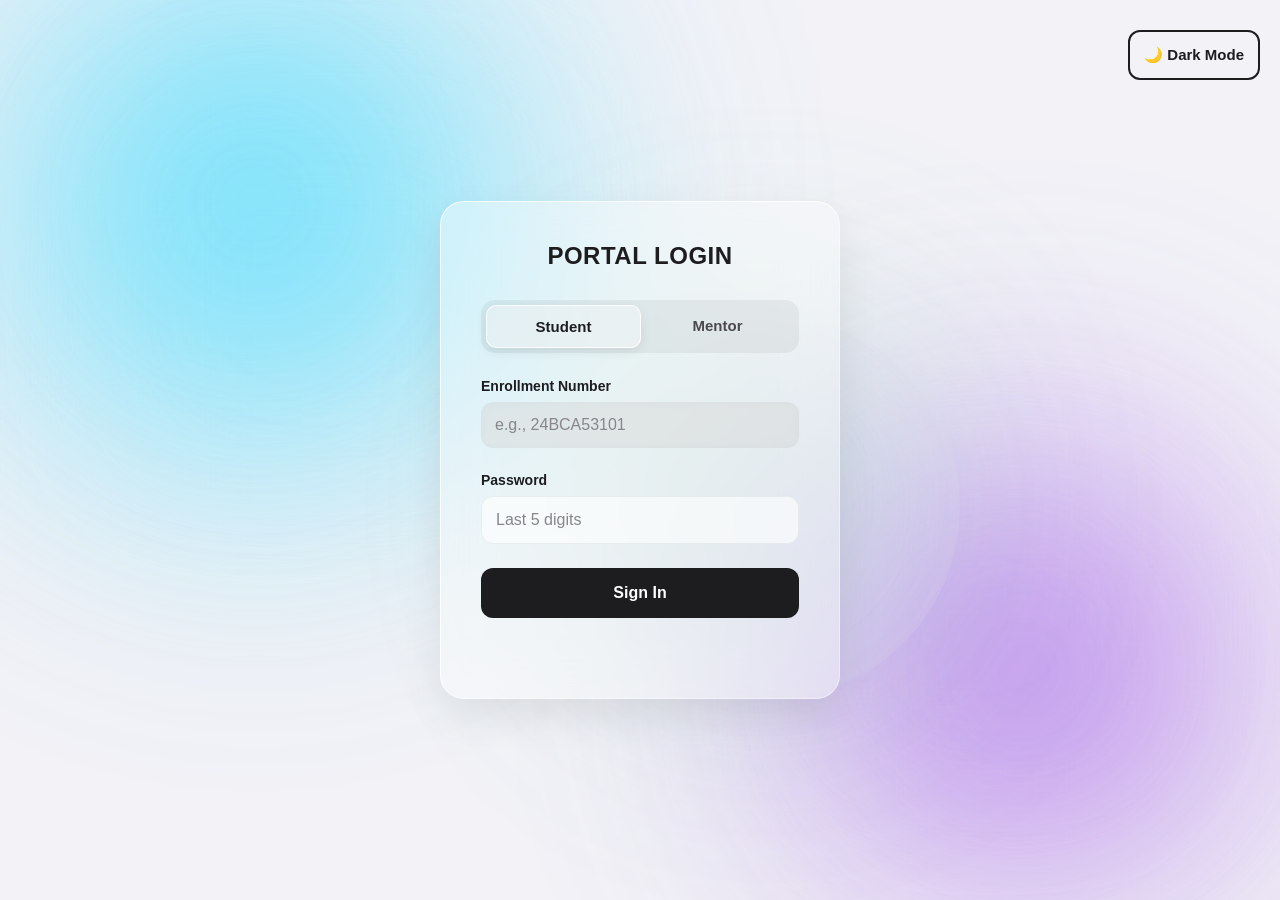
==== academic-submission.html @ 99c14fb7 "Rename index.html to academic-submission.html" ====
<!DOCTYPE html>
<html lang="en">
<head>
    <script>
    // Simple check: Has the user "logged in" during this session?
    if (!sessionStorage.getItem('isLoggedIn')) {
        window.location.href = 'login.html'; // Or whatever your login file is named
    }
</script>
    <meta charset="UTF-8">
    <meta name="viewport" content="width=device-width, initial-scale=1.0">
    <title>Submit Academic Records</title>
    <link rel="stylesheet" href="dashboard.css">
     <link rel="stylesheet" href="style.css">
</head>
<body class="dashboard-body" data-theme="light">

    <div class="orb orb-1"></div>
    <div class="orb orb-2"></div>
    <div class="orb orb-3"></div>

    <nav class="glass-nav">
        <h2>Academic Portal</h2>
        <div class="nav-controls">
            <button id="themeToggle" class="action-btn secondary theme-btn">🌙 Dark Mode</button>
            <button onclick="window.location.href='student-dashboard.html'" class="action-btn" style="background: transparent; border: 1px solid var(--primary); color: var(--primary);">
                ← Back to Dashboard
            </button>
        </div>
    </nav>

    <div class="container" style="margin-top: 40px; position: relative; z-index: 10;">
        
        <div class="hero" style="background: var(--card); backdrop-filter: blur(15px); border: 1px solid var(--border); box-shadow: 0 10px 30px rgba(0,0,0,0.1);">
            <div class="hero-content">
                <span class="hero-badge" style="background: var(--primary); color: white;">Academic Intelligence System</span>
                <h1 style="background: linear-gradient(135deg, var(--primary), var(--secondary)); -webkit-background-clip: text; -webkit-text-fill-color: transparent;">Submit Records</h1>
                <p style="color: var(--muted);">Enter your 6-semester progression data carefully.</p>
            </div>
        </div>

        <div class="dashboard">
            <section class="profile-card" style="background: var(--card); backdrop-filter: blur(15px); border: 1px solid var(--border);">
                <div class="section-header">
                    <h2 style="color: var(--text);">Student Information</h2>
                </div>
                <div class="profile-grid">
                    <div class="form-group">
                        <label style="color: var(--muted);">Student Name</label>
                        <input type="text" id="studentName" style="background: rgba(255,255,255,0.05); color: var(--text); border: 1px solid var(--border);">
                    </div>
                    <div class="form-group">
                        <label style="color: var(--muted);">Enrollment No.</label>
                        <div class="enroll-box" style="background: rgba(255,255,255,0.05); border: 1px solid var(--border);">
                            <span class="prefix" style="color: var(--primary);">24BCA</span>
                            <input type="text" id="rollNumber" maxlength="5" placeholder="Last 5 digits" style="color: var(--text);">
                        </div>
                    </div>
                    <div class="form-group">
                        <label style="color: var(--muted);">Student Mobile</label>
                        <input type="tel" id="studentMobile" style="background: rgba(255,255,255,0.05); color: var(--text); border: 1px solid var(--border);">
                    </div>
                    <div class="form-group">
                        <label style="color: var(--muted);">Parent Mobile</label>
                        <input type="tel" id="parentMobile" style="background: rgba(255,255,255,0.05); color: var(--text); border: 1px solid var(--border);">
                    </div>
                </div>
            </section>

            <div class="semester-grid">
                
                <section class="semester-card" style="background: var(--card); backdrop-filter: blur(15px); border: 1px solid var(--border);">
                    <h2 style="color: var(--text);">Semester 1</h2>
                    <div class="form-group">
                        <label style="color: var(--muted);">Result Status</label>
                        <select class="result-status" data-semester="1" style="background: rgba(255,255,255,0.05); color: var(--text); border: 1px solid var(--border);">
                            <option value="" style="color: black;">Select Status</option>
                            <option value="pass" style="color: black;">Passed</option>
                            <option value="atkt" style="color: black;">ATKT</option>
                        </select>
                    </div>
                    <div id="semester1Container"></div>
                </section>

                <section class="semester-card" style="background: var(--card); backdrop-filter: blur(15px); border: 1px solid var(--border);">
                    <h2 style="color: var(--text);">Semester 2</h2>
                    <div class="form-group">
                        <label style="color: var(--muted);">Result Status</label>
                        <select class="result-status" data-semester="2" style="background: rgba(255,255,255,0.05); color: var(--text); border: 1px solid var(--border);">
                            <option value="" style="color: black;">Select Status</option>
                            <option value="pass" style="color: black;">Passed</option>
                            <option value="atkt" style="color: black;">ATKT</option>
                        </select>
                    </div>
                    <div id="semester2Container"></div>
                </section>

                <section class="semester-card" style="background: var(--card); backdrop-filter: blur(15px); border: 1px solid var(--border);">
                    <h2 style="color: var(--text);">Semester 3</h2>
                    <div class="form-group">
                        <label style="color: var(--muted);">Result Status</label>
                        <select class="result-status" data-semester="3" style="background: rgba(255,255,255,0.05); color: var(--text); border: 1px solid var(--border);">
                            <option value="" style="color: black;">Select Status</option>
                            <option value="pass" style="color: black;">Passed</option>
                            <option value="atkt" style="color: black;">ATKT</option>
                        </select>
                    </div>
                    <div id="semester3Container"></div>
                </section>

                <section class="semester-card" style="background: var(--card); backdrop-filter: blur(15px); border: 1px solid var(--border);">
                    <h2 style="color: var(--text);">Semester 4</h2>
                    <div class="form-group">
                        <label style="color: var(--muted);">Result Status</label>
                        <select class="result-status" data-semester="4" style="background: rgba(255,255,255,0.05); color: var(--text); border: 1px solid var(--border);">
                            <option value="" style="color: black;">Select Status</option>
                            <option value="pass" style="color: black;">Passed</option>
                            <option value="atkt" style="color: black;">ATKT</option>
                        </select>
                    </div>
                    <div id="semester4Container"></div>
                </section>

                <section class="semester-card" style="background: var(--card); backdrop-filter: blur(15px); border: 1px solid var(--border);">
                    <h2 style="color: var(--text);">Semester 5</h2>
                    <div class="form-group">
                        <label style="color: var(--muted);">Result Status</label>
                        <select class="result-status" data-semester="5" style="background: rgba(255,255,255,0.05); color: var(--text); border: 1px solid var(--border);">
                            <option value="" style="color: black;">Select Status</option>
                            <option value="pass" style="color: black;">Passed</option>
                            <option value="atkt" style="color: black;">ATKT</option>
                        </select>
                    </div>
                    <div id="semester5Container"></div>
                </section>

                <section class="semester-card" style="background: var(--card); backdrop-filter: blur(15px); border: 1px solid var(--border);">
                    <h2 style="color: var(--text);">Semester 6</h2>
                    <div class="form-group">
                        <label style="color: var(--muted);">Result Status</label>
                        <select class="result-status" data-semester="6" style="background: rgba(255,255,255,0.05); color: var(--text); border: 1px solid var(--border);">
                            <option value="" style="color: black;">Select Status</option>
                            <option value="pass" style="color: black;">Passed</option>
                            <option value="atkt" style="color: black;">ATKT</option>
                        </select>
                    </div>
                    <div id="semester6Container"></div>
                </section>

            </div>

            <div class="submit-section" style="margin-top: 30px;">
                <button id="submitBtn" class="action-btn" style="width: 100%; padding: 15px; font-size: 18px;">Submit Academic Record</button>
            </div>
        </div>
    </div>

    <script src="script.js"></script>

    <script>
        const themeBtn = document.getElementById('themeToggle');
        const body = document.body;

        // Pull the exact theme the user selected on the dashboard
        const currentTheme = localStorage.getItem('theme') || 'light';
        body.setAttribute('data-theme', currentTheme);
        themeBtn.innerHTML = currentTheme === 'light' ? '🌙 Dark Mode' : '☀️ Light Mode';

        // Allow toggling from this page too
        themeBtn.addEventListener('click', () => {
            const newTheme = body.getAttribute('data-theme') === 'light' ? 'dark' : 'light';
            body.setAttribute('data-theme', newTheme);
            localStorage.setItem('theme', newTheme);
            themeBtn.innerHTML = newTheme === 'light' ? '🌙 Dark Mode' : '☀️ Light Mode';
        });
    </script>
</body>
</html>
---- dashboard.css ----
/* Base Reset & Variables for Dark/Light Mode */
* {
    box-sizing: border-box;
    font-family: -apple-system, BlinkMacSystemFont, "Segoe UI", Roboto, Helvetica, Arial, sans-serif;
}

/* Light Mode Variables (Default) */
:root {
    --bg-color: #f2f2f7;
    --text-main: #1d1d1f;
    --text-muted: #4a4a4e;
    --glass-bg: rgba(255, 255, 255, 0.4);
    --glass-border: rgba(255, 255, 255, 0.8);
    --glass-shadow: rgba(0, 0, 0, 0.08);
    --ring-track: rgba(0, 0, 0, 0.05);
    --btn-bg: #1d1d1f;
    --btn-text: #ffffff;
}

/* Dark Mode Variables */
[data-theme="dark"] {
    --bg-color: #0d0d12;
    --text-main: #ffffff;
    --text-muted: rgba(255, 255, 255, 0.7);
    --glass-bg: rgba(255, 255, 255, 0.05);
    --glass-border: rgba(255, 255, 255, 0.15);
    --glass-shadow: rgba(0, 0, 0, 0.3);
    --ring-track: rgba(255, 255, 255, 0.1);
    --btn-bg: rgba(255, 255, 255, 0.9);
    --btn-text: #0d0d12;
}

body {
    background-color: var(--bg-color); 
    color: var(--text-main);
    display: flex;
    justify-content: center;
    align-items: center;
    height: 100vh;
    margin: 0;
    overflow: hidden; 
    transition: background-color 0.5s ease, color 0.5s ease; /* Smooth transition when toggling */
}

/* =========================================
   LIQUID MIRROR BUBBLES
   ========================================= */
.orb {
    position: fixed;
    border-radius: 50%;
    z-index: -1;
    /* This creates the liquid 3D glass effect */
    box-shadow: inset 0 0 60px rgba(255, 255, 255, 0.4), 0 20px 50px rgba(0, 0, 0, 0.1);
    backdrop-filter: blur(8px);
    -webkit-backdrop-filter: blur(8px);
    animation: float 20s infinite alternate ease-in-out;
}

.orb-1 {
    width: 45vw; height: 45vw;
    top: -15%; left: -10%;
    background: radial-gradient(circle at 30% 30%, rgba(0, 210, 255, 0.5), rgba(138, 43, 226, 0.1));
}

.orb-2 {
    width: 40vw; height: 40vw;
    bottom: -10%; right: -10%;
    background: radial-gradient(circle at 30% 30%, rgba(255, 42, 133, 0.4), rgba(255, 140, 0, 0.1));
    animation-delay: -5s;
}

.orb-3 {
    width: 30vw; height: 30vw;
    top: 35%; left: 45%;
    background: radial-gradient(circle at 30% 30%, rgba(52, 199, 89, 0.3), rgba(0, 210, 255, 0.1));
    animation-delay: -10s;
}

@keyframes float {
    0% { transform: translate(0, 0) scale(1) rotate(0deg); }
    50% { transform: translate(40px, -40px) scale(1.05) rotate(15deg); }
    100% { transform: translate(-20px, 30px) scale(0.95) rotate(-10deg); }
}

/* =========================================
   MIRRORY GLASS HEADER
   ========================================= */
.glass-nav {
    display: flex;
    justify-content: space-between;
    align-items: center;
    padding: 20px 40px;
    background: var(--card);
    backdrop-filter: blur(25px);
    -webkit-backdrop-filter: blur(25px);
    border-bottom: 1px solid var(--border);
    box-shadow: 0 10px 30px rgba(0, 0, 0, 0.05);
}

.glass-nav h2 {
    /* Gradient text that adapts to the theme */
    background: linear-gradient(135deg, var(--primary), var(--secondary));
    -webkit-background-clip: text;
    -webkit-text-fill-color: transparent;
    font-size: 28px;
    font-weight: 900;
    letter-spacing: 1px;
    text-shadow: 0px 4px 15px rgba(0,0,0,0.05);
}

/* Enhances the header text brightness specifically in Dark Mode */
[data-theme="dark"] .glass-nav h2 {
    background: linear-gradient(135deg, #00d2ff, #e0aaff);
    -webkit-background-clip: text;
    -webkit-text-fill-color: transparent;
}
/* Animation keyframes */
@keyframes float {
    0% { transform: translate(0, 0) scale(1); }
    33% { transform: translate(120px, 180px) scale(1.1); }
    66% { transform: translate(-80px, 120px) scale(0.95); }
    100% { transform: translate(180px, -80px) scale(1.15); }
}

/* --- LIQUID GLASS LOGIN CARD (LIGHT MODE) --- */
.login-card {
    background: rgba(255, 255, 255, 0.4);
    backdrop-filter: blur(25px);
    -webkit-backdrop-filter: blur(25px); 
    
    border: 1px solid rgba(255, 255, 255, 0.8);
    border-bottom: 1px solid rgba(255, 255, 255, 0.4);
    border-right: 1px solid rgba(255, 255, 255, 0.4);
    box-shadow: 0 16px 40px 0 rgba(0, 0, 0, 0.08);
    
    padding: 40px;
    border-radius: 24px;
    width: 100%;
    max-width: 400px;
    z-index: 10; 
}

.login-card h2 {
    text-align: center;
    margin-top: 0;
    margin-bottom: 30px;
    font-weight: 600;
    letter-spacing: 0.5px;
}

/* Form Inputs */
.input-group {
    margin-bottom: 24px;
}

.input-group label {
    display: block;
    margin-bottom: 8px;
    color: #4a4a4e;
    font-size: 14px;
    font-weight: 600;
}

.input-group input {
    width: 100%;
    padding: 14px;
    background: rgba(255, 255, 255, 0.6);
    border: 1px solid rgba(0, 0, 0, 0.05);
    border-radius: 12px;
    font-size: 16px;
    color: #1d1d1f;
    transition: all 0.3s ease;
}

.input-group input::placeholder {
    color: #86868b;
}

.input-group input:focus {
    background: rgba(255, 255, 255, 0.9);
    border-color: rgba(0, 122, 255, 0.4); 
    outline: none;
    box-shadow: 0 0 0 4px rgba(0, 122, 255, 0.1);
}

/* Submit Button */
button {
    width: 100%;
    padding: 16px;
    background: #1d1d1f; 
    color: #ffffff;
    border: none;
    border-radius: 12px;
    font-size: 16px;
    font-weight: 600;
    cursor: pointer;
    transition: all 0.3s ease;
}

button:hover {
    background: #000000;
    transform: translateY(-2px);
    box-shadow: 0 6px 16px rgba(0, 0, 0, 0.2);
}

/* Status Message */
#status-message {
    text-align: center;
    margin-top: 20px;
    font-size: 14px;
    min-height: 20px;
    font-weight: 600;
}

.error { color: #ff3b30; } 
.success { color: #34c759; }

/* =========================================
   DASHBOARD STYLES (Upgraded Liquid Glass)
   ========================================= */

.dashboard-body {
    display: block; 
    overflow-y: auto;
    padding: 20px;
    height: 100%;
}

.nav-controls {
    display: flex;
    gap: 15px;
    align-items: center;
}

.theme-btn {
    padding: 6px 12px;
    font-size: 14px;
    cursor: pointer;
}

/* Upgraded Glass Cards */
.glass-nav, .glass-card {
    background: var(--glass-bg);
    backdrop-filter: blur(25px);
    -webkit-backdrop-filter: blur(25px);
    border: 1px solid var(--glass-border);
    box-shadow: 0 10px 30px 0 var(--glass-shadow);
    transition: all 0.5s ease; /* Smooth theme transition */
}

.glass-nav {
    border-radius: 16px;
    padding: 15px 30px;
    display: flex;
    justify-content: space-between;
    align-items: center;
    margin-bottom: 30px;
}

.glass-nav h2 {
    margin: 0;
    font-size: 20px;
}

.logout-btn {
    width: auto;
    padding: 8px 20px;
    font-size: 14px;
    background: transparent;
    color: #ff3b30;
    border: 1px solid #ff3b30;
}

.logout-btn:hover {
    background: #ff3b30;
    color: white;
}

.dashboard-container {
    max-width: 1000px;
    margin: 0 auto;
}

.glass-card {
    border-radius: 20px;
    padding: 25px;
    margin-bottom: 25px;
}

.glass-card h3 {
    margin-top: 0;
    margin-bottom: 20px;
    border-bottom: 1px solid var(--ring-track);
    padding-bottom: 10px;
}

/* Liquid SVG Progress Rings */
.rings-section {
    text-align: center;
}

.rings-container {
    display: flex;
    justify-content: space-around;
    flex-wrap: wrap;
    gap: 20px;
    padding-top: 10px;
}

.ring-wrapper {
    position: relative;
    width: 160px;
    display: flex;
    flex-direction: column;
    align-items: center;
    transition: transform 0.3s ease; /* Fun hover effect */
}

.ring-wrapper:hover {
    transform: translateY(-5px) scale(1.05);
}

.progress-ring {
    transform: rotate(-90deg); 
    /* This drop-shadow creates the 3D Liquid Glow effect */
    filter: drop-shadow(0px 0px 8px rgba(0,0,0,0.2));
}

.progress-ring circle {
    fill: transparent;
    stroke-width: 14; /* Thicker for a more liquid feel */
    stroke-linecap: round; 
}

.ring-bg {
    stroke: var(--ring-track);
    transition: stroke 0.5s ease;
}

.ring-progress {
    /* Larger circumference for r=60 is ~377 */
    stroke-dasharray: 377; 
    stroke-dashoffset: 377;
    /* Springy, satisfying animation curve */
    transition: stroke-dashoffset 1.5s cubic-bezier(0.4, 0, 0.2, 1); 
}

/* Vibrant Glow Colors */
.ring-green { stroke: #34c759; filter: drop-shadow(0 0 10px rgba(52, 199, 89, 0.4)); }
.ring-blue { stroke: #0a84ff; filter: drop-shadow(0 0 10px rgba(10, 132, 255, 0.4)); }
.ring-pink { stroke: #ff2d55; filter: drop-shadow(0 0 10px rgba(255, 45, 85, 0.4)); }

.ring-text {
    position: absolute;
    top: 60px; 
    left: 50%;
    transform: translateX(-50%);
    font-size: 24px;
    font-weight: bold;
    color: var(--text-main);
    transition: color 0.5s ease;
}

.ring-label {
    margin-top: 15px;
    font-size: 15px;
    font-weight: 600;
    color: var(--text-muted);
}

/* Lower Grid Layout Updates */
.dashboard-grid {
    display: grid;
    grid-template-columns: 2fr 1fr;
    gap: 25px;
}

@media (max-width: 768px) {
    .dashboard-grid {
        grid-template-columns: 1fr; 
    }
}

.announcement-list {
    list-style: none;
    padding: 0;
    margin: 0;
}

.announcement-list li {
    padding: 12px 0;
    border-bottom: 1px solid var(--ring-track);
}

.announcement-list a {
    text-decoration: none;
    color: #0a84ff;
    font-weight: 500;
}

.announcement-list a:hover {
    text-decoration: underline;
}

.actions-column {
    display: flex;
    flex-direction: column;
    gap: 25px;
}

.action-btn {
    width: 100%;
    padding: 14px;
    margin-top: 10px;
    background: var(--btn-bg);
    color: var(--btn-text);
    border: none;
    border-radius: 12px;
    font-size: 15px;
    font-weight: 600;
    cursor: pointer;
    transition: all 0.3s ease;
}

.action-btn:hover {
    transform: translateY(-2px);
    box-shadow: 0 6px 16px rgba(0, 0, 0, 0.2);
}

.action-btn.secondary {
    background: transparent;
    color: var(--text-main);
    border: 2px solid var(--text-main);
}

.action-btn.secondary:hover {
    background: var(--ring-track);
    box-shadow: none;
}

.status-badge {
    font-weight: bold;
    color: var(--text-muted);
}

/* --- LOGIN TABS (Segmented Control) --- */
.login-tabs {
    display: flex;
    background: var(--ring-track); /* Uses the translucent variable from our themes */
    border-radius: 14px;
    padding: 5px;
    margin-bottom: 25px;
}

.login-tab {
    flex: 1;
    text-align: center;
    padding: 12px;
    border-radius: 10px;
    cursor: pointer;
    font-size: 15px;
    font-weight: 600;
    color: var(--text-muted);
    transition: all 0.3s cubic-bezier(0.4, 0, 0.2, 1);
}

.login-tab:hover {
    color: var(--text-main);
}

.login-tab.active {
    background: var(--glass-bg);
    color: var(--text-main);
    box-shadow: 0 4px 12px var(--glass-shadow);
    border: 1px solid var(--glass-border);
}

/* =========================================
   8. MODAL (POP-UP) STYLES
   ========================================= */
.modal-overlay {
    position: fixed;
    top: 0;
    left: 0;
    width: 100%;
    height: 100%;
    background: rgba(0, 0, 0, 0.6);
    backdrop-filter: blur(15px);
    -webkit-backdrop-filter: blur(15px);
    z-index: 1000;
    display: flex;
    justify-content: center;
    align-items: center;
    
    /* Hidden by default with smooth fade */
    opacity: 0;
    visibility: hidden;
    transition: all 0.4s ease;
}

/* When the .active class is added via JS, it appears */
.modal-overlay.active {
    opacity: 1;
    visibility: visible;
}

.modal-content {
    width: 95%;
    max-width: 1200px;
    position: relative;
    
    /* Starts slightly lower and smaller for the slide-up effect */
    transform: translateY(50px) scale(0.95);
    transition: all 0.5s cubic-bezier(0.175, 0.885, 0.32, 1.275);
}

.modal-overlay.active .modal-content {
    transform: translateY(0) scale(1);
}

.modal-scroll-area {
    max-height: 85vh; /* Prevents the modal from being taller than the screen */
    overflow-y: auto; /* Adds a scrollbar inside the modal */
    padding: 20px 0;
    border-radius: 30px;
    /* Custom scrollbar hiding for cleaner look */
    scrollbar-width: thin;
    scrollbar-color: var(--primary) transparent;
}

/* Close Button Styling */
.close-btn {
    position: absolute;
    top: -15px;
    right: -15px;
    width: 45px;
    height: 45px;
    background: rgba(255, 255, 255, 0.1);
    backdrop-filter: blur(10px);
    border: 1px solid rgba(255, 255, 255, 0.2);
    border-radius: 50%;
    color: white;
    font-size: 28px;
    line-height: 1;
    cursor: pointer;
    z-index: 1100;
    transition: all 0.3s ease;
    box-shadow: 0 4px 15px rgba(0,0,0,0.3);
}

.close-btn:hover {
    background: var(--warning);
    transform: rotate(90deg); /* Fun spin effect */
}

/* =========================================
   MASTER COLOR ENFORCER (Fixes Light Mode)
   ========================================= */
/* 1. Force the main background and text to swap */
body.dashboard-body {
    background-color: var(--bg);
    color: var(--text);
    transition: background-color 0.4s ease, color 0.4s ease;
}

/* 2. Force headings and text to obey the theme */
h1, h2:not(.glass-nav h2), h3, .stat-number, .profile-card h2, .semester-card h2 {
    color: var(--text) !important;
}

p, label, .ring-label, .hero p {
    color: var(--muted) !important;
}

/* 3. Fix the Input Boxes so they are visible in both modes */
input[type="text"], 
input[type="number"], 
input[type="tel"], 
select, 
.enroll-box {
    /* Uses a smart translucent grey that looks good on both light and dark backgrounds */
    background-color: rgba(128, 128, 128, 0.15) !important; 
    color: var(--text) !important;
    border: 1px solid var(--border) !important;
    backdrop-filter: blur(5px);
}

/* 4. Fix the Dropdown Options (so the list isn't invisible) */
select option {
    background-color: var(--bg);
    color: var(--text);
}

/* 5. Make sure the cards themselves keep their glass look */
.glass-card, .semester-card, .profile-card {
    background: var(--card) !important;
    border: 1px solid var(--border) !important;
}

/* =========================================
   ULTIMATE PREMIUM GLASS UPGRADE
   ========================================= */

/* Premium Glowing Emitters */
.orb {
    position: fixed;
    border-radius: 50%;
    filter: blur(120px); /* Massive blur for light-emitter effect */
    z-index: -1;
    opacity: 0.7;        /* Softened opacity */
    animation: float 20s infinite alternate ease-in-out;
}

.orb-1 {
    width: 60vw; height: 60vw;
    background: radial-gradient(circle, #00d2ff, transparent 70%);
    top: -20%; left: -10%;
}

.orb-2 {
    width: 50vw; height: 50vw;
    background: radial-gradient(circle, #8a2be2, transparent 70%);
    bottom: -10%; right: -5%;
}

/* 2. Push all the content above the bubbles */
.glass-nav, .dashboard-container, .container {
    position: relative;
    z-index: 10 !important; 
}

/* 3. Apply the Premium Glass effect to EVERY card on the page */
.glass-card, .semester-card, .profile-card, .hero {
    background: var(--card) !important;
    backdrop-filter: blur(25px) !important; /* The liquid glass blur */
    -webkit-backdrop-filter: blur(25px) !important;
    border: 1px solid var(--border) !important;
    box-shadow: 0 15px 35px rgba(0, 0, 0, 0.05) !important;
    border-radius: 24px !important;
    position: relative;
    overflow: hidden;
}

/* 4. Fix Light Mode Header Readability (Deep Navy & Ocean Blue) */
[data-theme="light"] .glass-nav h2 {
    background: linear-gradient(135deg, #1e3a8a, #0284c7) !important;
    -webkit-background-clip: text !important;
    -webkit-text-fill-color: transparent !important;
}

/* 5. Keep Dark Mode Header Bright (Cyan & Purple) */
[data-theme="dark"] .glass-nav h2 {
    background: linear-gradient(135deg, #00d2ff, #e0aaff) !important;
    -webkit-background-clip: text !important;
    -webkit-text-fill-color: transparent !important;
}
---- style.css ----
@import url('https://fonts.googleapis.com/css2?family=Manrope:wght@300;400;500;600;700;800;900&display=swap');

:root{

--primary:#00d2ff;
--secondary:#8a2be2;

--success:#22c55e;
--danger:#ef4444;

--glass:
rgba(255,255,255,.08);

--glass-light:
rgba(255,255,255,.65);

--radius:28px;

}

*{
margin:0;
padding:0;
box-sizing:border-box;
font-family:'Manrope',sans-serif;
}

.container{

max-width:1500px;

margin:auto;

position:relative;

z-index:10;

}

/* HERO */

.hero{

position:relative;

overflow:hidden;

padding:70px;

border-radius:36px;

margin-bottom:40px;

animation:fadeUp .7s ease;

}

.hero::before{

content:"";

position:absolute;

width:350px;

height:350px;

border-radius:50%;

background:
radial-gradient(
rgba(0,210,255,.25),
transparent 70%
);

top:-120px;

right:-120px;

pointer-events:none;

}

.hero h1{

font-size:
clamp(3rem,7vw,5rem);

font-weight:900;

letter-spacing:-3px;

line-height:1;

margin-bottom:12px;

}

.hero p{

font-size:1.1rem;

max-width:650px;

opacity:.85;

}

.hero-badge{

display:inline-flex;

padding:10px 18px;

border-radius:999px;

margin-bottom:20px;

font-weight:700;

letter-spacing:.5px;

backdrop-filter:blur(15px);

}

/* PROFILE */

.profile-card{

position:relative;

overflow:hidden;

padding:35px;

border-radius:32px;

margin-bottom:40px;

transition:.4s;

animation:fadeUp .8s ease;

}

.profile-card:hover{

transform:
translateY(-5px);

}

.profile-grid{

display:grid;

grid-template-columns:
repeat(auto-fit,minmax(280px,1fr));

gap:24px;

}

.form-group{

display:flex;

flex-direction:column;

gap:10px;

}

.form-group label{

font-weight:700;

font-size:.9rem;

letter-spacing:.2px;

}

/* INPUTS */

input,
select{

height:60px;

padding:0 18px;

border-radius:18px;

border:1px solid rgba(255,255,255,.12);

background:
rgba(255,255,255,.08);

font-size:15px;

font-weight:600;

transition:.35s;

outline:none;

}

[data-theme="light"] input,
[data-theme="light"] select{

background:
rgba(255,255,255,.8);

color:#0f172a;

border:
1px solid rgba(15,23,42,.08);

}

[data-theme="dark"] input,
[data-theme="dark"] select{

color:#fff;

}

input:focus,
select:focus{

transform:
translateY(-2px);

border-color:var(--primary);

box-shadow:
0 0 0 5px rgba(0,210,255,.15);

}

/* ENROLLMENT */

.enroll-box{

display:flex;

align-items:center;

height:60px;

border-radius:18px;

overflow:hidden;

border:1px solid rgba(255,255,255,.12);

background:
rgba(255,255,255,.08);

}

.prefix{

height:100%;

display:flex;

align-items:center;

padding:0 20px;

font-weight:800;

color:var(--primary);

background:
rgba(255,255,255,.04);

border-right:
1px solid rgba(255,255,255,.1);

}

.enroll-box input{

border:none;

background:transparent;

height:100%;

}

/* SEMESTER GRID */

.semester-grid{

display:grid;

grid-template-columns:
repeat(
auto-fit,
minmax(350px,1fr)
);

gap:30px;

}

/* SEMESTER CARD */

.semester-card{

position:relative;

overflow:hidden;

padding:30px;

border-radius:30px;

transition:.45s;

animation:fadeUp 1s ease;

}

.semester-card::before{

content:"";

position:absolute;

top:-100px;

right:-100px;

width:240px;

height:240px;

border-radius:50%;

background:
radial-gradient(
rgba(0,210,255,.22),
transparent 70%
);

opacity:0;

transition:.4s;

}

.semester-card:hover{

transform:
translateY(-10px)
scale(1.02);

}

.semester-card:hover::before{

opacity:1;

}

.semester-card h2{

font-size:1.4rem;

font-weight:800;

margin-bottom:18px;

}

/* ATKT */

.atkt-card{

margin-top:20px;

padding:25px;

border-radius:22px;

background:
rgba(255,255,255,.05);

border:
1px solid rgba(255,255,255,.08);

backdrop-filter:blur(12px);

}

.atkt-card h3{

margin-bottom:18px;

font-size:1rem;

font-weight:800;

}

/* ADD ATKT BUTTON */

.atkt-wrapper + button{

margin-top:18px;

height:54px;

border:none;

border-radius:16px;

cursor:pointer;

font-weight:700;

background:
linear-gradient(
135deg,
rgba(0,210,255,.15),
rgba(138,43,226,.15)
);

}

/* SUBMIT */

.submit-section{

margin-top:40px;

}

#submitBtn{

height:72px;

border:none;

border-radius:24px;

font-size:18px;

font-weight:900;

letter-spacing:.5px;

cursor:pointer;

background:
linear-gradient(
135deg,
#00d2ff,
#8a2be2
);

color:white;

transition:.4s;

box-shadow:
0 15px 35px
rgba(0,210,255,.25);

}

#submitBtn:hover{

transform:
translateY(-4px);

box-shadow:
0 25px 60px
rgba(0,210,255,.35);

}

/* ANIMATIONS */

@keyframes fadeUp{

from{

opacity:0;

transform:
translateY(40px);

}

to{

opacity:1;

transform:
translateY(0);

}

}

/* MOBILE */

@media(max-width:768px){

.hero{

padding:40px;

}

.hero h1{

font-size:2.8rem;

}

.semester-grid{

grid-template-columns:1fr;

}

.profile-grid{

grid-template-columns:1fr;

}

}
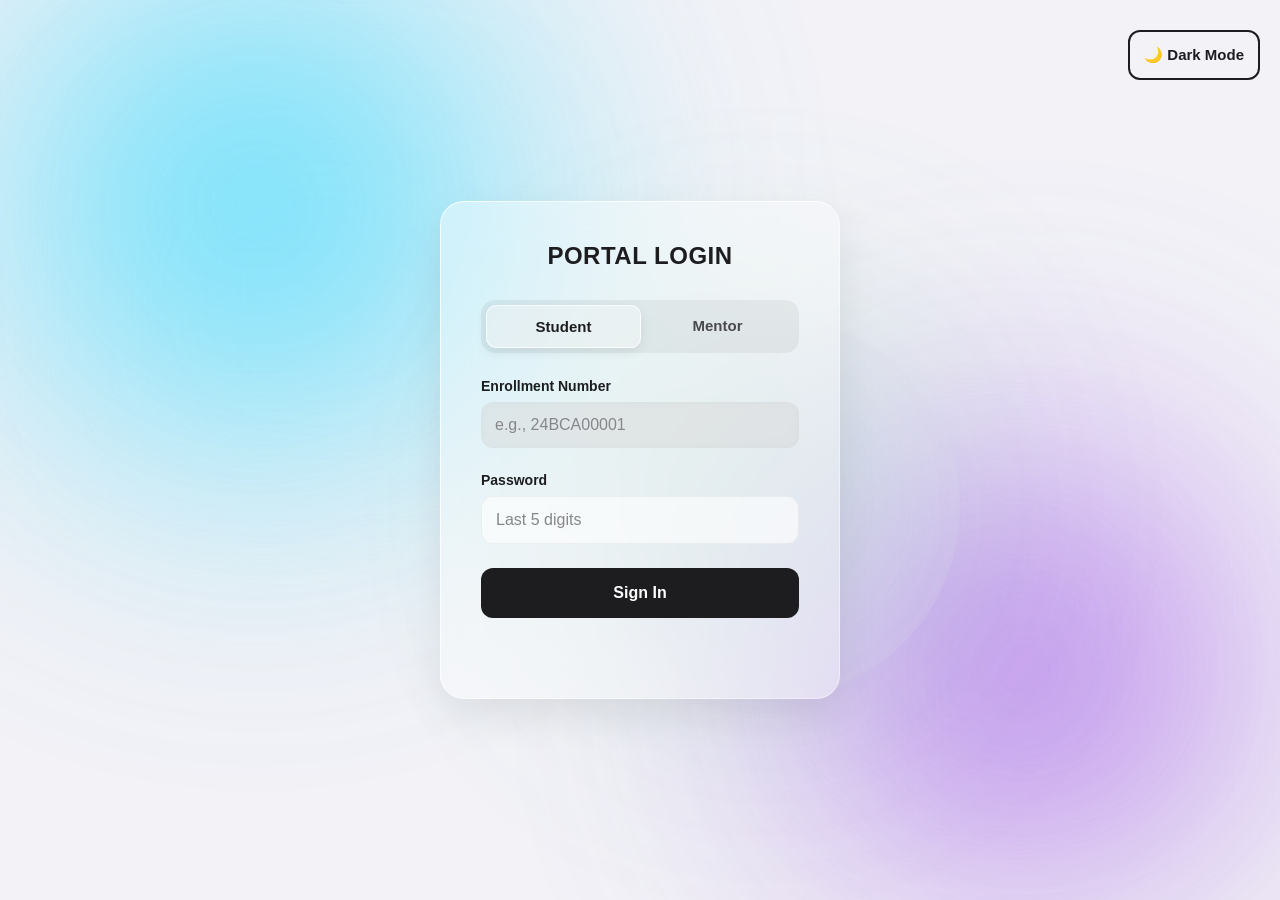
==== commit 1dbdbde3: "Update academic-submission.html" ====
--- a/academic-submission.html
+++ b/academic-submission.html
@@ -1,10 +1,11 @@
 <!DOCTYPE html>
 <html lang="en">
 <head>
-    <script>
-    // Simple check: Has the user "logged in" during this session?
-    if (!sessionStorage.getItem('isLoggedIn')) {
-        window.location.href = 'login.html'; // Or whatever your login file is named
+   <script>
+    // Only check for the login key. 
+    // DO NOT check the path. Just verify the session.
+    if (sessionStorage.getItem('isLoggedIn') !== 'true') {
+        window.location.href = 'login.html';
     }
 </script>
     <meta charset="UTF-8">
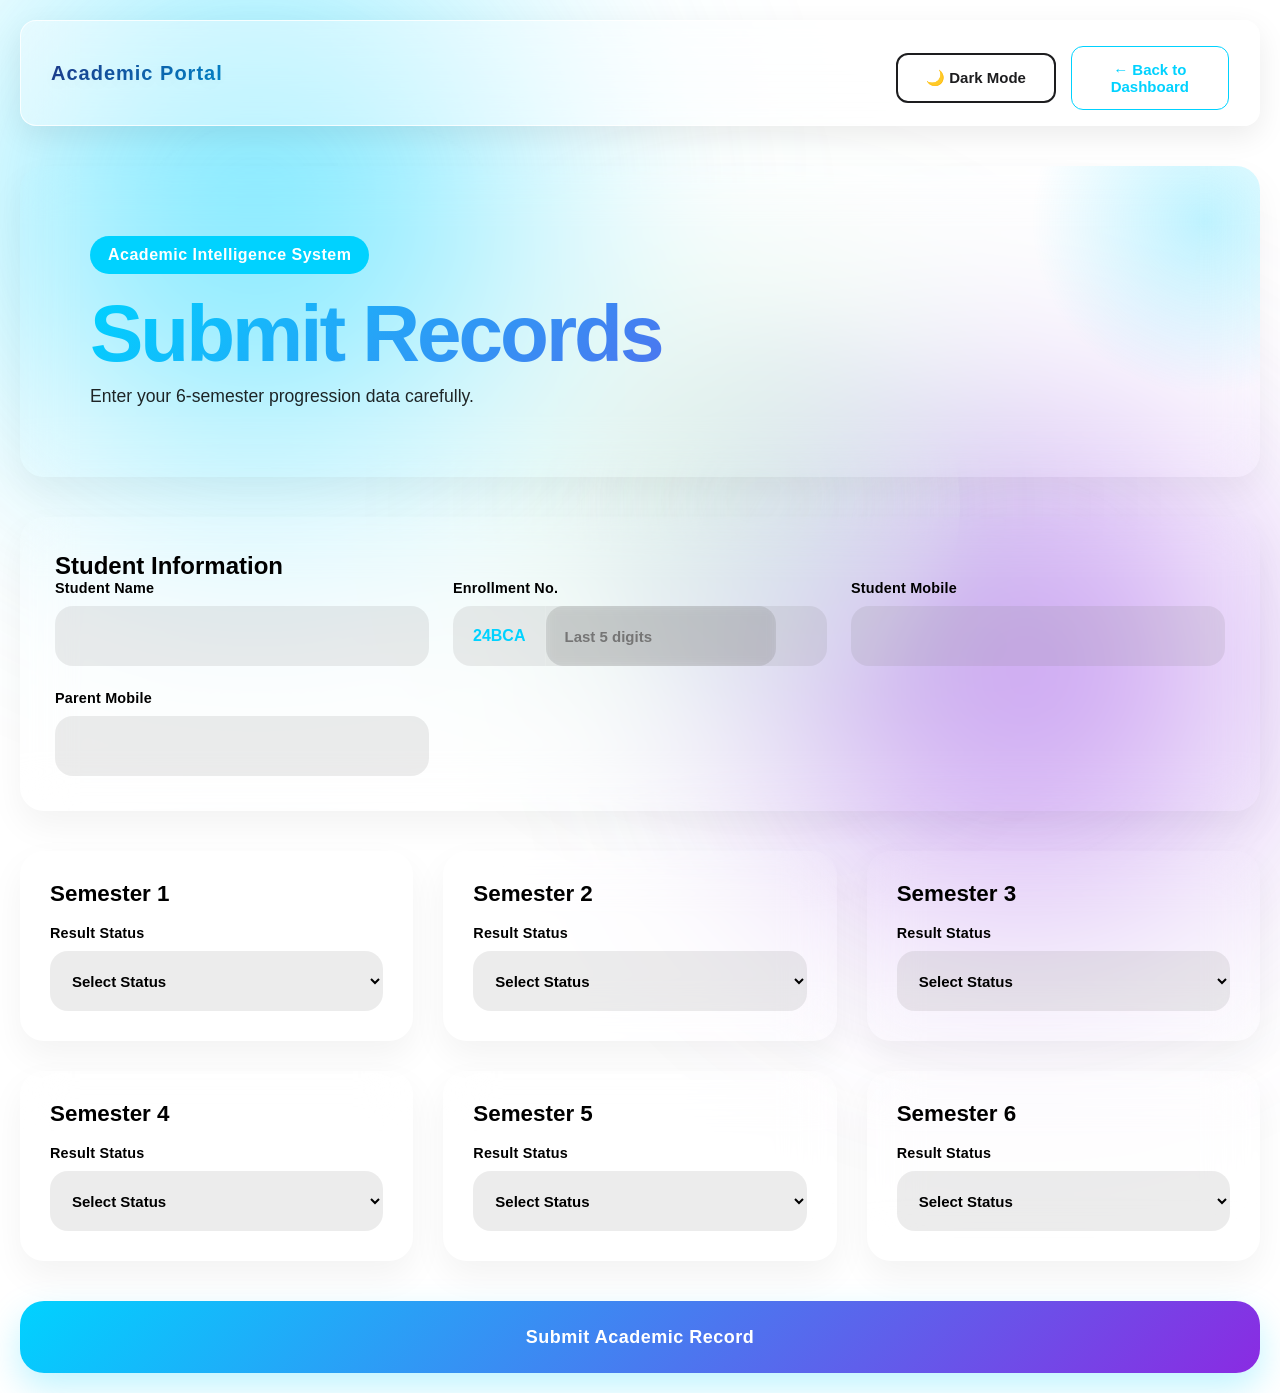
==== commit 3c968e94: "Update academic-submission.html" ====
--- a/academic-submission.html
+++ b/academic-submission.html
@@ -1,13 +1,6 @@
 <!DOCTYPE html>
 <html lang="en">
 <head>
-   <script>
-    // Only check for the login key. 
-    // DO NOT check the path. Just verify the session.
-    if (sessionStorage.getItem('isLoggedIn') !== 'true') {
-        window.location.href = 'login.html';
-    }
-</script>
     <meta charset="UTF-8">
     <meta name="viewport" content="width=device-width, initial-scale=1.0">
     <title>Submit Academic Records</title>
@@ -24,7 +17,7 @@
         <h2>Academic Portal</h2>
         <div class="nav-controls">
             <button id="themeToggle" class="action-btn secondary theme-btn">🌙 Dark Mode</button>
-            <button onclick="window.location.href='student-dashboard.html'" class="action-btn" style="background: transparent; border: 1px solid var(--primary); color: var(--primary);">
+            <button onclick="window.location.href='index.html'" class="action-btn" style="background: transparent; border: 1px solid var(--primary); color: var(--primary);">
                 ← Back to Dashboard
             </button>
         </div>
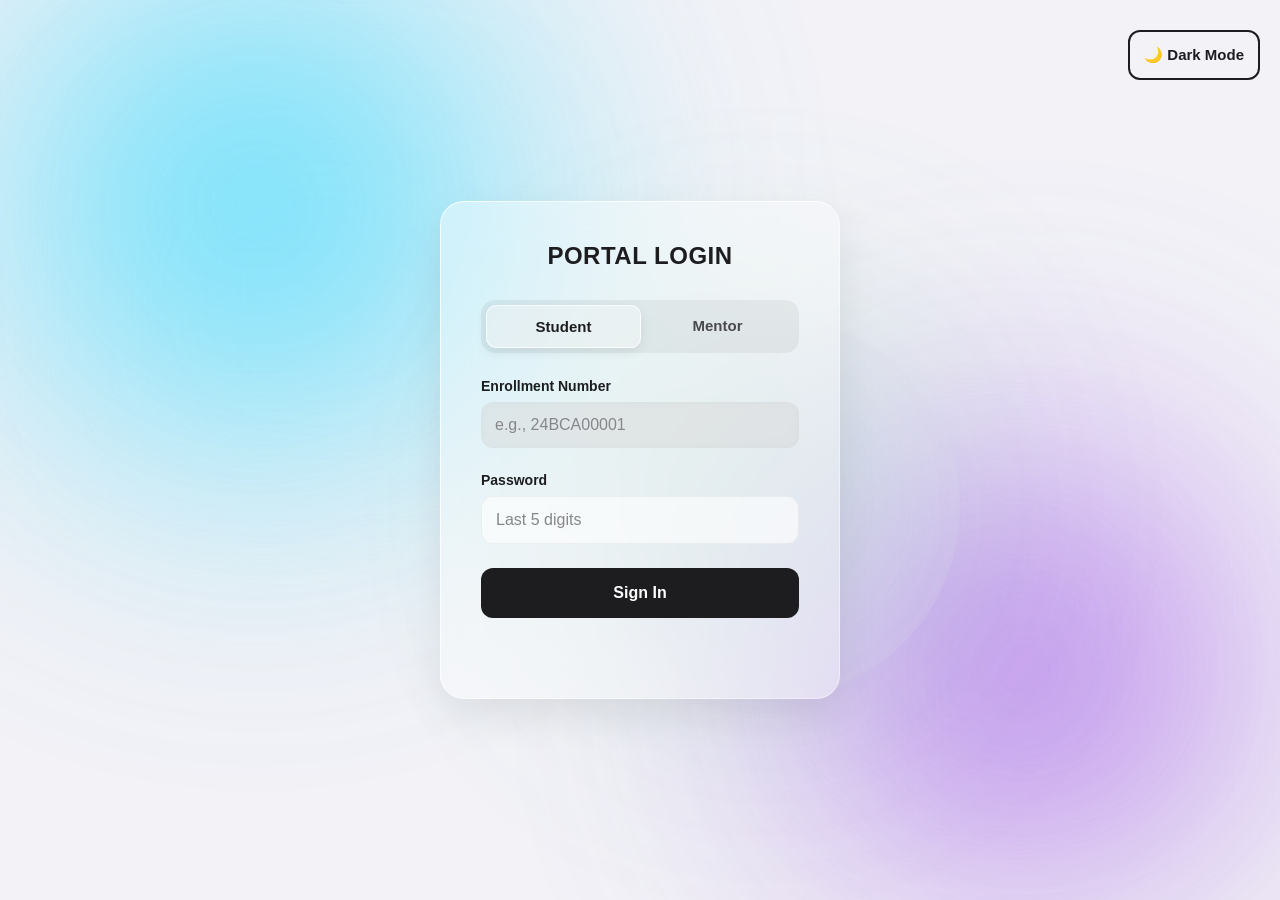
==== commit cbdd0039: "Update academic-submission.html" ====
--- a/academic-submission.html
+++ b/academic-submission.html
@@ -1,6 +1,13 @@
 <!DOCTYPE html>
 <html lang="en">
 <head>
+    <script>
+    // Only check for the login key. 
+    // DO NOT check the path. Just verify the session.
+    if (sessionStorage.getItem('isLoggedIn') !== 'true') {
+        window.location.href = 'login.html';
+    }
+</script>
     <meta charset="UTF-8">
     <meta name="viewport" content="width=device-width, initial-scale=1.0">
     <title>Submit Academic Records</title>
